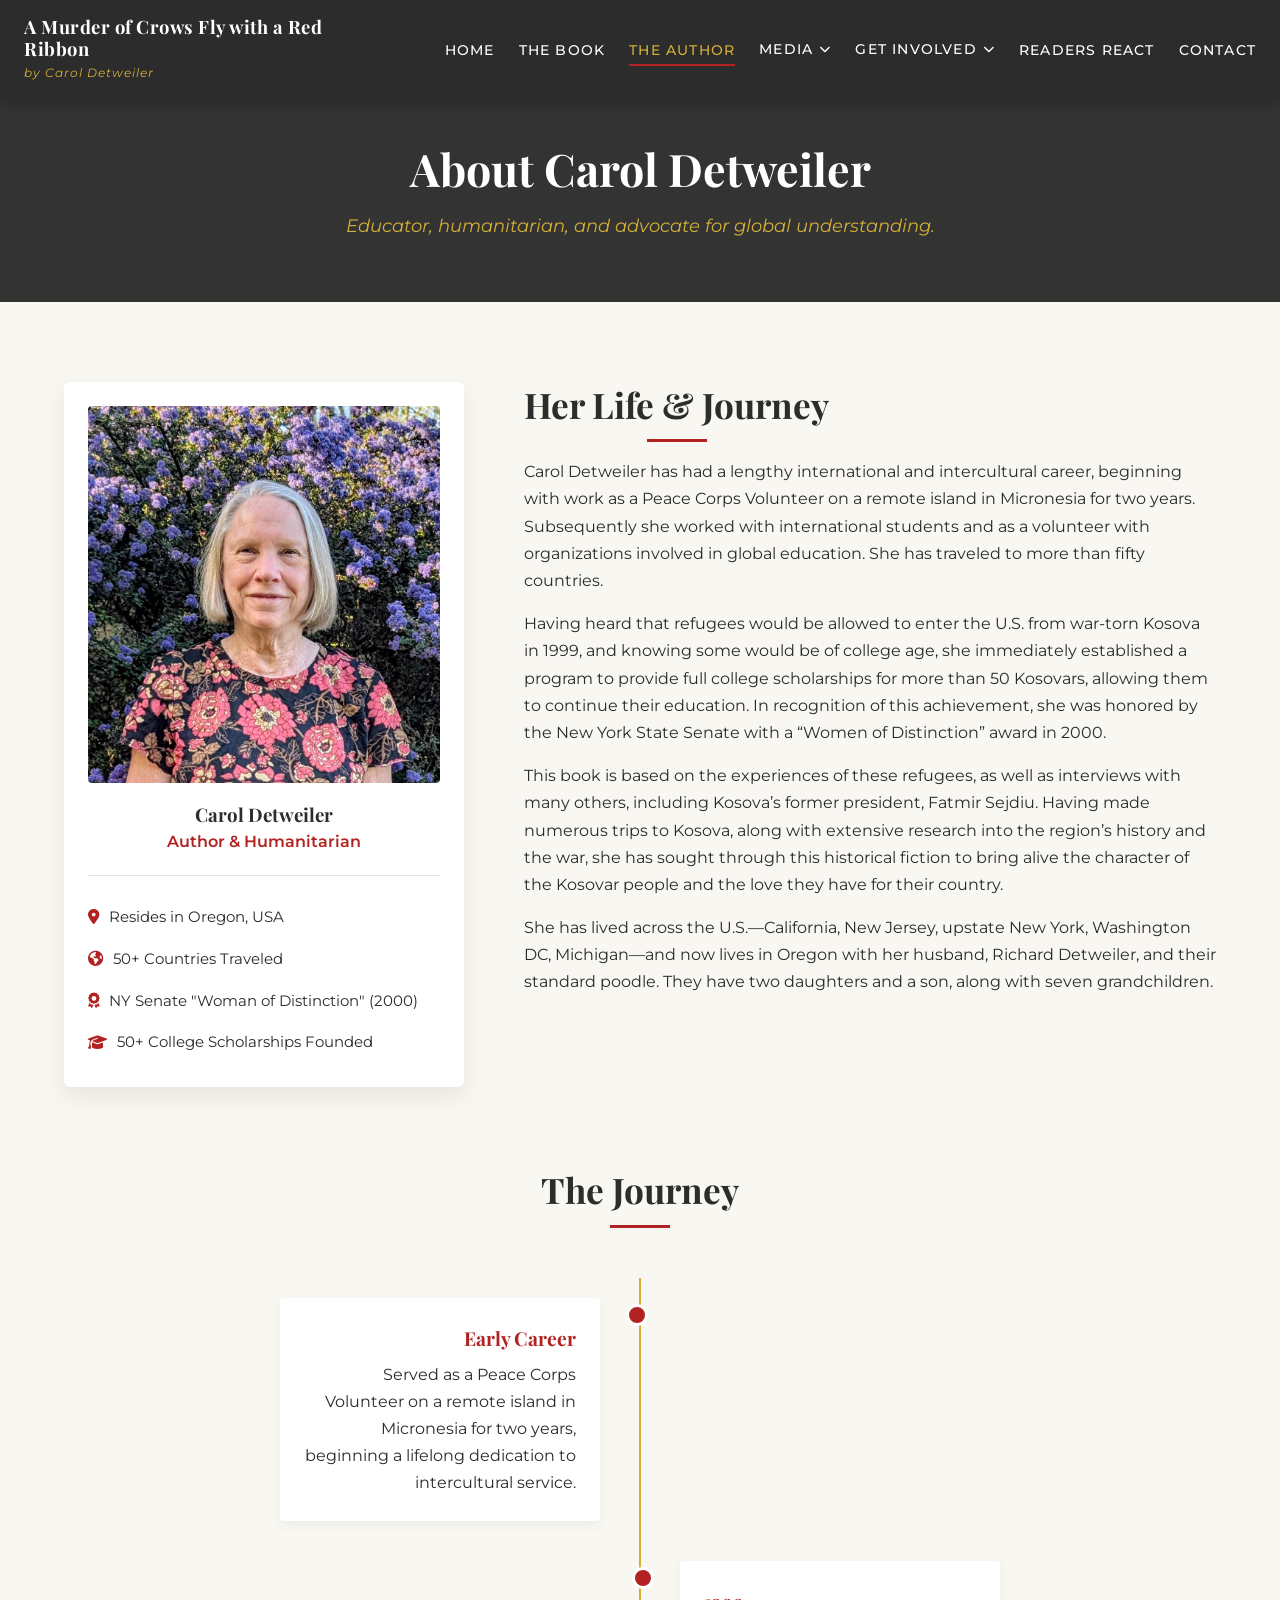
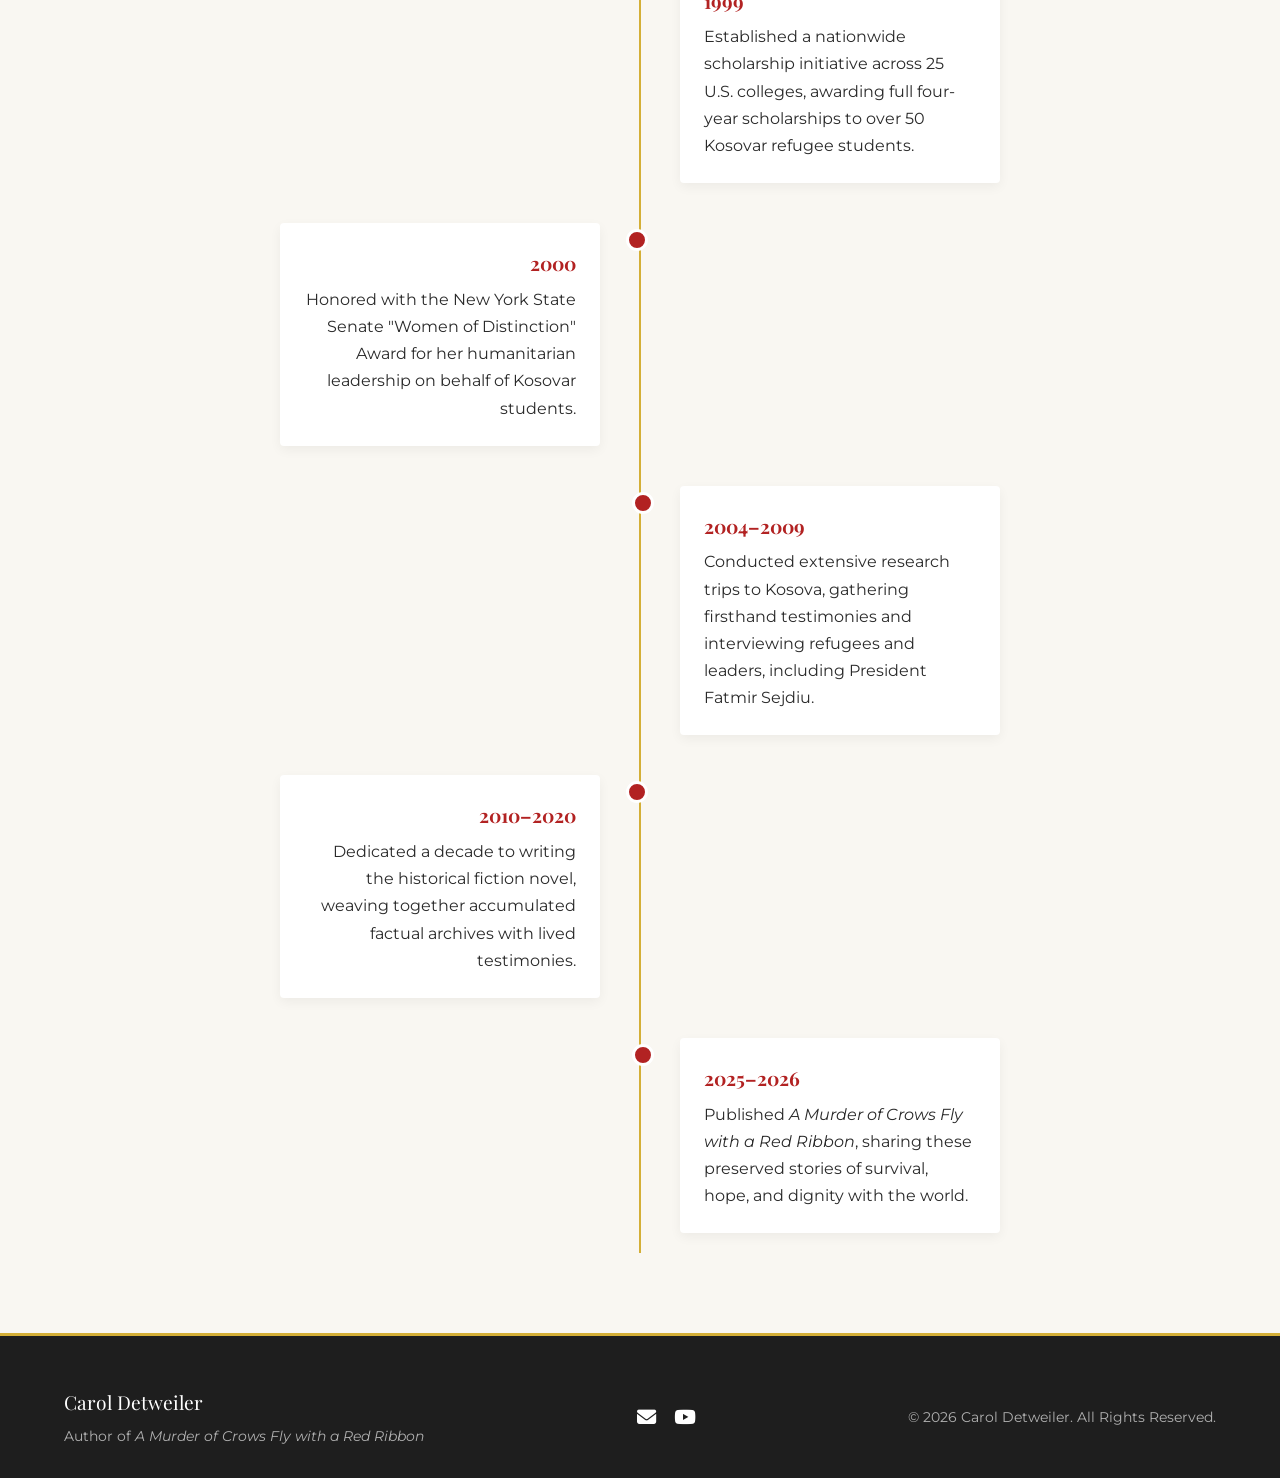
==== about-author.html @ 1b34d7a2 "first commit" ====
<!DOCTYPE html>
<html lang="en">
<head>
  <meta charset="UTF-8">
  <meta name="viewport" content="width=device-width, initial-scale=1.0">
  <title>About the Author | Carol Detweiler</title>
  <link href="https://fonts.googleapis.com/css2?family=Montserrat:ital,wght@0,300;0,400;0,600;0,700;1,400&family=Playfair+Display:ital,wght@0,400;0,700;1,400&display=swap" rel="stylesheet">
  <link rel="stylesheet" href="https://cdnjs.cloudflare.com/ajax/libs/font-awesome/6.4.0/css/all.min.css">
  <link rel="stylesheet" href="css/styles.css">
</head>
<body>

  <!-- Navigation -->
  <header>
    <nav class="navbar">
      <a href="index.html" class="logo">
        <span class="logo-title">A Murder of Crows Fly with a Red Ribbon</span>
        <span class="logo-author">by Carol Detweiler</span>
      </a>
      <ul class="nav-links">
        <li><a href="index.html">Home</a></li>
        <li><a href="about-book.html">The Book</a></li>
        <li><a href="about-author.html" class="active">The Author</a></li>
        <li class="dropdown">
          <a href="#" class="dropdown-toggle">Media <i class="fas fa-chevron-down"></i></a>
          <ul class="dropdown-menu">
            <li><a href="interview.html">The Interview</a></li>
            <li><a href="gallery.html">Photo Gallery</a></li>
          </ul>
        </li>
        <li class="dropdown">
          <a href="#" class="dropdown-toggle">Get Involved <i class="fas fa-chevron-down"></i></a>
          <ul class="dropdown-menu">
            <li><a href="scholarship.html">Scholarship Legacy</a></li>
            <li><a href="book-club.html">Book Club Kit</a></li>
          </ul>
        </li>
        <li><a href="readers-react.html">Readers React</a></li>
        <li><a href="contact.html">Contact</a></li>
      </ul>
      <div class="burger"><div class="line1"></div><div class="line2"></div><div class="line3"></div></div>
    </nav>
  </header>

  <main>
    <section class="page-header">
      <div class="container">
        <h1>About Carol Detweiler</h1>
        <p>Educator, humanitarian, and advocate for global understanding.</p>
      </div>
    </section>

    <section class="section-padding">
      <div class="container">
        <div class="author-grid">
          <!-- Portrait & Facts -->
          <div class="author-card">
            <img src="images/carol-portrait.jpg" alt="Carol Detweiler Portrait">
            <h3>Carol Detweiler</h3>
            <p style="color: var(--crimson); font-weight: 600;">Author & Humanitarian</p>
            <ul class="quick-facts">
              <li><i class="fas fa-map-marker-alt"></i> Resides in Oregon, USA</li>
              <li><i class="fas fa-globe-americas"></i> 50+ Countries Traveled</li>
              <li><i class="fas fa-award"></i> NY Senate "Woman of Distinction" (2000)</li>
              <li><i class="fas fa-graduation-cap"></i> 50+ College Scholarships Founded</li>
            </ul>
          </div>

          <!-- Biography -->
          <div class="author-bio">
            <h2 class="section-title">Her Life & Journey</h2>
            <p>Carol Detweiler has had a lengthy international and intercultural career, beginning with work as a Peace Corps Volunteer on a remote island in Micronesia for two years. Subsequently she worked with international students and as a volunteer with organizations involved in global education. She has traveled to more than fifty countries.</p>
            <p style="margin-top: 16px;">Having heard that refugees would be allowed to enter the U.S. from war-torn Kosova in 1999, and knowing some would be of college age, she immediately established a program to provide full college scholarships for more than 50 Kosovars, allowing them to continue their education. In recognition of this achievement, she was honored by the New York State Senate with a “Women of Distinction” award in 2000.</p>
            <p style="margin-top: 16px;">This book is based on the experiences of these refugees, as well as interviews with many others, including Kosova’s former president, Fatmir Sejdiu. Having made numerous trips to Kosova, along with extensive research into the region’s history and the war, she has sought through this historical fiction to bring alive the character of the Kosovar people and the love they have for their country.</p>
            <p style="margin-top: 16px;">She has lived across the U.S.—California, New Jersey, upstate New York, Washington DC, Michigan—and now lives in Oregon with her husband, Richard Detweiler, and their standard poodle. They have two daughters and a son, along with seven grandchildren.</p>
          </div>
        </div>

        <!-- The Journey Timeline -->
        <div style="margin-top: 80px;">
          <h2 class="section-title text-center" style="display: block;">The Journey</h2>
          <div class="timeline">
            <div class="timeline-item left">
              <div class="timeline-content">
                <div class="timeline-date">Early Career</div>
                <p>Served as a Peace Corps Volunteer on a remote island in Micronesia for two years, beginning a lifelong dedication to intercultural service.</p>
              </div>
            </div>
            <div class="timeline-item right">
              <div class="timeline-content">
                <div class="timeline-date">1999</div>
                <p>Established a nationwide scholarship initiative across 25 U.S. colleges, awarding full four-year scholarships to over 50 Kosovar refugee students.</p>
              </div>
            </div>
            <div class="timeline-item left">
              <div class="timeline-content">
                <div class="timeline-date">2000</div>
                <p>Honored with the New York State Senate "Women of Distinction" Award for her humanitarian leadership on behalf of Kosovar students.</p>
              </div>
            </div>
            <div class="timeline-item right">
              <div class="timeline-content">
                <div class="timeline-date">2004–2009</div>
                <p>Conducted extensive research trips to Kosova, gathering firsthand testimonies and interviewing refugees and leaders, including President Fatmir Sejdiu.</p>
              </div>
            </div>
            <div class="timeline-item left">
              <div class="timeline-content">
                <div class="timeline-date">2010–2020</div>
                <p>Dedicated a decade to writing the historical fiction novel, weaving together accumulated factual archives with lived testimonies.</p>
              </div>
            </div>
            <div class="timeline-item right">
              <div class="timeline-content">
                <div class="timeline-date">2025–2026</div>
                <p>Published <em>A Murder of Crows Fly with a Red Ribbon</em>, sharing these preserved stories of survival, hope, and dignity with the world.</p>
              </div>
            </div>
          </div>
        </div>
      </div>
    </section>
  </main>

  <footer>
    <div class="container footer-content">
      <div>
        <div class="footer-logo">Carol Detweiler</div>
        <p style="font-size: 0.85rem; margin-top: 6px;">Author of <em>A Murder of Crows Fly with a Red Ribbon</em></p>
      </div>
      <div class="footer-socials">
        <a href="mailto:CrowsRedRibbon@gmail.com"><i class="fas fa-envelope"></i></a>
        <a href="https://www.youtube.com/watch?v=UgVMq9b5Pu4" target="_blank"><i class="fab fa-youtube"></i></a>
      </div>
      <p style="font-size: 0.85rem;">&copy; 2026 Carol Detweiler. All Rights Reserved.</p>
    </div>
  </footer>
  <script src="js/scripts.js"></script>
</body>
</html>
---- css/styles.css ----
/* ==========================================================================
   CAROL DETWEILER AUTHOR WEBSITE - MASTER STYLESHEET
   Design System: Deep Charcoal, Crimson Red, Soft Parchment, Antique Gold
   ========================================================================== */

:root {
  --charcoal: #2C2C2C;
  --charcoal-dark: #1E1E1E;
  --crimson: #B22222;
  --crimson-hover: #8F1B1B;
  --parchment: #F9F7F2;
  --parchment-card: #FFFFFF;
  --gold: #D4AF37;
  --gold-hover: #B89628;
  --text-dark: #2A2A2A;
  --text-muted: #666666;
  --text-light: #F9F7F2;
  --border-color: rgba(44, 44, 44, 0.12);
  --shadow-sm: 0 4px 12px rgba(0, 0, 0, 0.05);
  --shadow-md: 0 10px 25px rgba(0, 0, 0, 0.08);
  --shadow-lg: 0 16px 40px rgba(0, 0, 0, 0.14);
  --transition: all 0.3s cubic-bezier(0.25, 0.8, 0.25, 1);
}

/* Reset & Global */
* {
  margin: 0;
  padding: 0;
  box-sizing: border-box;
}

html {
  scroll-behavior: smooth;
}

body {
  font-family: 'Montserrat', sans-serif;
  background-color: var(--parchment);
  color: var(--text-dark);
  line-height: 1.7;
  font-size: 16px;
  overflow-x: hidden;
  display: flex;
  flex-direction: column;
  min-height: 100vh;
}

main {
  flex: 1;
}

h1, h2, h3, h4, .serif-font, blockquote {
  font-family: 'Playfair Display', Georgia, serif;
  color: var(--charcoal);
  line-height: 1.3;
}

a {
  color: var(--crimson);
  text-decoration: none;
  transition: var(--transition);
}

a:hover {
  color: var(--crimson-hover);
}

img {
  max-width: 100%;
  height: auto;
  display: block;
}

.container {
  max-width: 1200px;
  margin: 0 auto;
  padding: 0 24px;
}

.section-padding {
  padding: 80px 0;
}

.text-center {
  text-align: center;
}

/* ==========================================================================
   NAVIGATION & HEADER
   ========================================================================== */

header {
  position: fixed;
  top: 0;
  left: 0;
  width: 100%;
  background: var(--charcoal);
  z-index: 1000;
  box-shadow: 0 2px 15px rgba(0, 0, 0, 0.3);
}

.navbar {
  display: flex;
  justify-content: space-between;
  align-items: center;
  padding: 16px 24px;
  max-width: 1300px;
  margin: 0 auto;
}

/* Two-Line Logo */
.logo {
  display: flex;
  flex-direction: column;
  align-items: flex-start;
  text-decoration: none;
  max-width: 360px;
}

.logo-title {
  font-family: 'Playfair Display', serif;
  font-size: 1.15rem;
  font-weight: 700;
  color: #FFFFFF;
  line-height: 1.2;
  letter-spacing: 0.5px;
}

.logo-author {
  font-family: 'Montserrat', sans-serif;
  font-size: 0.75rem;
  font-weight: 400;
  color: var(--gold);
  font-style: italic;
  margin-top: 3px;
  letter-spacing: 1px;
}

.nav-links {
  display: flex;
  list-style: none;
  align-items: center;
  gap: 24px;
}

.nav-links li a {
  color: #FFFFFF;
  font-size: 0.85rem;
  font-weight: 500;
  text-transform: uppercase;
  letter-spacing: 1.2px;
  padding: 8px 0;
  position: relative;
}

.nav-links li a::after {
  content: '';
  position: absolute;
  bottom: 0;
  left: 0;
  width: 0%;
  height: 2px;
  background-color: var(--crimson);
  transition: var(--transition);
}

.nav-links li a:hover::after,
.nav-links li a.active::after {
  width: 100%;
}

.nav-links li a.active {
  color: var(--gold);
}

/* Dropdown */
.dropdown {
  position: relative;
}

.dropdown-toggle {
  display: flex;
  align-items: center;
  gap: 6px;
  cursor: pointer;
}

.dropdown-toggle i {
  font-size: 0.7rem;
  transition: transform 0.3s ease;
}

.dropdown:hover .dropdown-toggle i {
  transform: rotate(180deg);
}

.dropdown-menu {
  position: absolute;
  top: 100%;
  left: 0;
  background: var(--charcoal-dark);
  list-style: none;
  padding: 12px 0;
  min-width: 220px;
  border-radius: 4px;
  box-shadow: 0 10px 30px rgba(0, 0, 0, 0.4);
  opacity: 0;
  visibility: hidden;
  transform: translateY(12px);
  transition: var(--transition);
  border-top: 3px solid var(--crimson);
}

.dropdown:hover .dropdown-menu {
  opacity: 1;
  visibility: visible;
  transform: translateY(0);
}

.dropdown-menu li {
  margin: 0;
}

.dropdown-menu li a {
  display: block;
  padding: 10px 20px;
  color: #E0E0E0;
  text-transform: none;
  letter-spacing: 0.5px;
  font-size: 0.9rem;
}

.dropdown-menu li a::after {
  display: none;
}

.dropdown-menu li a:hover {
  background: rgba(255, 255, 255, 0.05);
  color: var(--gold);
  padding-left: 24px;
}

/* Burger Menu */
.burger {
  display: none;
  cursor: pointer;
  flex-direction: column;
  gap: 5px;
}

.burger div {
  width: 26px;
  height: 2px;
  background-color: #FFFFFF;
  transition: var(--transition);
}

/* ==========================================================================
   BUTTONS & UI COMPONENTS
   ========================================================================== */

.btn {
  display: inline-block;
  padding: 14px 32px;
  font-size: 0.88rem;
  font-weight: 700;
  text-transform: uppercase;
  letter-spacing: 1.5px;
  border-radius: 3px;
  cursor: pointer;
  transition: var(--transition);
  text-align: center;
  border: 2px solid transparent;
}

.btn-primary {
  background-color: var(--crimson);
  color: #FFFFFF;
}

.btn-primary:hover {
  background-color: var(--crimson-hover);
  color: #FFFFFF;
  transform: translateY(-2px);
  box-shadow: 0 6px 16px rgba(178, 34, 34, 0.35);
}

.btn-secondary {
  background-color: transparent;
  color: #FFFFFF;
  border-color: #FFFFFF;
}

.btn-secondary:hover {
  background-color: #FFFFFF;
  color: var(--charcoal);
  transform: translateY(-2px);
}

.btn-gold {
  background-color: var(--gold);
  color: var(--charcoal-dark);
}

.btn-gold:hover {
  background-color: var(--gold-hover);
  color: #FFFFFF;
}

.btn-outline-dark {
  background-color: transparent;
  color: var(--charcoal);
  border-color: var(--charcoal);
}

.btn-outline-dark:hover {
  background-color: var(--charcoal);
  color: #FFFFFF;
}

/* Page Headers */
.page-header {
  padding: 140px 0 60px;
  background: linear-gradient(rgba(30, 30, 30, 0.9), rgba(30, 30, 30, 0.9)), url('../images/hero-bg.jpg') center/cover;
  color: #FFFFFF;
  text-align: center;
}

.page-header h1 {
  color: #FFFFFF;
  font-size: 2.8rem;
  margin-bottom: 12px;
}

.page-header p {
  color: var(--gold);
  font-size: 1.15rem;
  font-style: italic;
  max-width: 700px;
  margin: 0 auto;
}

/* Section Titles */
.section-title {
  font-size: 2.2rem;
  margin-bottom: 16px;
  position: relative;
  display: inline-block;
}

.section-title::after {
  content: '';
  display: block;
  width: 60px;
  height: 3px;
  background: var(--crimson);
  margin: 12px auto 0;
}

.section-subtitle {
  color: var(--text-muted);
  font-size: 1.05rem;
  margin-bottom: 40px;
  max-width: 650px;
  margin-left: auto;
  margin-right: auto;
}

/* ==========================================================================
   HOMEPAGE SPECIFIC
   ========================================================================== */

.hero {
  min-height: 100vh;
  display: flex;
  align-items: center;
  justify-content: center;
  text-align: center;
  color: #FFFFFF;
  background: linear-gradient(rgba(20, 20, 20, 0.72), rgba(20, 20, 20, 0.72)), url('../images/hero-crow.jpg') center/cover fixed;
  padding: 140px 24px 80px;
}

.hero-content {
  max-width: 900px;
}

.hero-content h1 {
  color: #FFFFFF;
  font-size: 3.5rem;
  margin-bottom: 24px;
  font-weight: 700;
}

.hero-content p {
  font-size: 1.25rem;
  color: #F0F0F0;
  margin-bottom: 36px;
  font-weight: 300;
}

.hero-btns {
  display: flex;
  justify-content: center;
  gap: 18px;
  flex-wrap: wrap;
}

.impact-strip {
  background: var(--gold);
  color: var(--charcoal-dark);
  padding: 35px 24px;
}

.impact-grid {
  display: grid;
  grid-template-columns: repeat(auto-fit, minmax(200px, 1fr));
  gap: 30px;
  text-align: center;
}

.impact-item strong {
  display: block;
  font-family: 'Playfair Display', serif;
  font-size: 2.8rem;
  line-height: 1;
  margin-bottom: 8px;
}

.impact-item span {
  font-size: 0.95rem;
  font-weight: 600;
  text-transform: uppercase;
  letter-spacing: 1px;
}

.featured-quote-section {
  background: var(--charcoal);
  color: #FFFFFF;
  padding: 80px 0;
  text-align: center;
}

.featured-quote-section blockquote {
  font-size: 1.8rem;
  font-style: italic;
  max-width: 900px;
  margin: 0 auto;
  color: #FFFFFF;
}

.featured-quote-section cite {
  display: block;
  margin-top: 20px;
  font-size: 1rem;
  color: var(--gold);
  font-family: 'Montserrat', sans-serif;
  font-style: normal;
}

.home-intro {
  padding: 100px 0;
}

.intro-grid {
  display: grid;
  grid-template-columns: 1fr 1fr;
  gap: 60px;
  align-items: center;
}

.intro-img img {
  border-radius: 4px;
  box-shadow: var(--shadow-lg);
}

.legacy-banner {
  background: linear-gradient(rgba(30, 30, 30, 0.88), rgba(30, 30, 30, 0.88)), url('../images/kosova-landscape.jpg') center/cover;
  color: #FFFFFF;
  padding: 90px 0;
  text-align: center;
}

.legacy-banner h2 {
  color: #FFFFFF;
  font-size: 2.4rem;
  margin-bottom: 20px;
}

.legacy-banner p {
  max-width: 750px;
  margin: 0 auto 30px;
  font-size: 1.1rem;
}

/* ==========================================================================
   ABOUT THE BOOK PAGE
   ========================================================================== */

.book-overview-grid {
  display: grid;
  grid-template-columns: 380px 1fr;
  gap: 60px;
  align-items: start;
}

.book-sidebar {
  position: sticky;
  top: 100px;
  background: var(--parchment-card);
  padding: 30px;
  border-radius: 6px;
  box-shadow: var(--shadow-md);
  text-align: center;
}

.book-sidebar img {
  margin: 0 auto 24px;
  border-radius: 4px;
  box-shadow: var(--shadow-sm);
}

.purchase-links {
  display: flex;
  flex-direction: column;
  gap: 12px;
  margin-top: 20px;
}

/* Two Parts Cards */
.parts-grid {
  display: grid;
  grid-template-columns: 1fr 1fr;
  gap: 30px;
  margin: 50px 0;
}

.part-card {
  background: var(--parchment-card);
  border-top: 4px solid var(--crimson);
  padding: 36px;
  border-radius: 4px;
  box-shadow: var(--shadow-sm);
  transition: var(--transition);
}

.part-card:hover {
  transform: translateY(-4px);
  box-shadow: var(--shadow-md);
}

.part-card h3 {
  font-size: 1.6rem;
  margin-bottom: 8px;
  color: var(--crimson);
}

.part-card .part-meta {
  font-size: 0.85rem;
  text-transform: uppercase;
  color: var(--gold);
  font-weight: 700;
  letter-spacing: 1px;
  margin-bottom: 16px;
}

.note-box {
  background: rgba(212, 175, 55, 0.1);
  border-left: 4px solid var(--gold);
  padding: 30px;
  border-radius: 0 4px 4px 0;
  margin-top: 40px;
}

/* ==========================================================================
   ABOUT THE AUTHOR PAGE
   ========================================================================== */

.author-grid {
  display: grid;
  grid-template-columns: 400px 1fr;
  gap: 60px;
  align-items: start;
}

.author-card {
  background: var(--parchment-card);
  padding: 24px;
  border-radius: 6px;
  box-shadow: var(--shadow-md);
  text-align: center;
}

.author-card img {
  border-radius: 4px;
  margin-bottom: 20px;
}

.quick-facts {
  list-style: none;
  text-align: left;
  margin-top: 20px;
  border-top: 1px solid var(--border-color);
  padding-top: 20px;
}

.quick-facts li {
  padding: 8px 0;
  font-size: 0.95rem;
  display: flex;
  align-items: center;
  gap: 10px;
}

.quick-facts li i {
  color: var(--crimson);
}

/* Timeline */
.timeline {
  position: relative;
  max-width: 800px;
  margin: 50px auto 0;
}

.timeline::after {
  content: '';
  position: absolute;
  width: 2px;
  background: var(--gold);
  top: 0;
  bottom: 0;
  left: 50%;
  margin-left: -1px;
}

.timeline-item {
  padding: 20px 40px;
  position: relative;
  width: 50%;
}

.timeline-item.left {
  left: 0;
  text-align: right;
}

.timeline-item.right {
  left: 50%;
  text-align: left;
}

.timeline-item::after {
  content: '';
  position: absolute;
  width: 16px;
  height: 16px;
  background: var(--crimson);
  border: 3px solid #FFFFFF;
  border-radius: 50%;
  top: 26px;
  z-index: 1;
}

.timeline-item.left::after {
  right: -8px;
}

.timeline-item.right::after {
  left: -8px;
}

.timeline-content {
  background: var(--parchment-card);
  padding: 24px;
  border-radius: 4px;
  box-shadow: var(--shadow-sm);
}

.timeline-date {
  font-family: 'Playfair Display', serif;
  font-size: 1.2rem;
  font-weight: 700;
  color: var(--crimson);
  margin-bottom: 6px;
}

/* ==========================================================================
   INTERVIEW HUB
   ========================================================================== */

.podcast-attribution {
  background: var(--charcoal);
  color: var(--gold);
  padding: 16px 24px;
  border-radius: 4px;
  text-align: center;
  font-style: italic;
  font-size: 1.05rem;
  margin-bottom: 40px;
  border-left: 4px solid var(--gold);
}

.video-player-wrapper {
  position: relative;
  padding-bottom: 56.25%;
  height: 0;
  border-radius: 6px;
  overflow: hidden;
  box-shadow: var(--shadow-lg);
  margin-bottom: 50px;
}

.video-player-wrapper iframe, #player {
  position: absolute;
  top: 0;
  left: 0;
  width: 100%;
  height: 100%;
}

.timestamp-list {
  list-style: none;
  display: grid;
  grid-template-columns: repeat(auto-fill, minmax(340px, 1fr));
  gap: 20px;
}

.timestamp-item {
  background: var(--parchment-card);
  border-radius: 4px;
  padding: 20px;
  border-left: 4px solid var(--crimson);
  box-shadow: var(--shadow-sm);
  cursor: pointer;
  transition: var(--transition);
  display: flex;
  gap: 16px;
  align-items: flex-start;
}

.timestamp-item:hover {
  transform: translateX(6px);
  box-shadow: var(--shadow-md);
  border-left-color: var(--gold);
}

.timestamp-badge {
  background: var(--charcoal);
  color: #FFFFFF;
  font-size: 0.85rem;
  font-weight: 700;
  padding: 6px 12px;
  border-radius: 3px;
  white-space: nowrap;
}

.timestamp-content h4 {
  font-size: 1.15rem;
  margin-bottom: 6px;
}

.timestamp-content p {
  font-size: 0.9rem;
  color: var(--text-muted);
  line-height: 1.5;
}

/* ==========================================================================
   READERS & REFUGEES REACT
   ========================================================================== */

.testimonial-grid {
  display: grid;
  grid-template-columns: repeat(auto-fit, minmax(340px, 1fr));
  gap: 30px;
  margin-bottom: 70px;
}

.testimonial-card {
  background: var(--parchment-card);
  padding: 32px;
  border-radius: 6px;
  box-shadow: var(--shadow-sm);
  border-top: 3px solid var(--crimson);
  display: flex;
  flex-direction: column;
  justify-content: space-between;
  transition: var(--transition);
}

.testimonial-card:hover {
  transform: translateY(-4px);
  box-shadow: var(--shadow-md);
}

.testimonial-card blockquote {
  font-size: 1.05rem;
  font-style: italic;
  color: var(--text-dark);
  margin-bottom: 20px;
}

.testimonial-author {
  font-weight: 700;
  color: var(--gold);
  font-size: 1rem;
  text-align: right;
  letter-spacing: 1px;
}

.star-rating {
  color: var(--gold);
  font-size: 1.1rem;
  margin-bottom: 12px;
}

.review-card {
  background: var(--parchment-card);
  padding: 30px;
  border-radius: 6px;
  box-shadow: var(--shadow-sm);
  border-left: 4px solid var(--gold);
}

/* ==========================================================================
   BOOK CLUB & APPENDIX
   ========================================================================== */

.accordion-item {
  background: var(--parchment-card);
  border-radius: 4px;
  margin-bottom: 16px;
  box-shadow: var(--shadow-sm);
  overflow: hidden;
}

.accordion-header {
  padding: 20px 24px;
  cursor: pointer;
  display: flex;
  justify-content: space-between;
  align-items: center;
  background: #FFFFFF;
  transition: var(--transition);
}

.accordion-header:hover {
  background: rgba(178, 34, 34, 0.03);
}

.accordion-header h4 {
  font-size: 1.1rem;
  color: var(--charcoal);
}

.accordion-icon {
  font-size: 1rem;
  color: var(--crimson);
  transition: transform 0.3s ease;
}

.accordion-item.active .accordion-icon {
  transform: rotate(180deg);
}

.accordion-body {
  max-height: 0;
  overflow: hidden;
  transition: max-height 0.3s ease;
  padding: 0 24px;
  background: var(--parchment);
}

.accordion-item.active .accordion-body {
  padding: 20px 24px;
  max-height: 400px;
}

.appendix-grid {
  display: grid;
  grid-template-columns: repeat(auto-fit, minmax(280px, 1fr));
  gap: 24px;
  margin-top: 40px;
}

.appendix-card {
  background: var(--parchment-card);
  padding: 28px;
  border-radius: 4px;
  box-shadow: var(--shadow-sm);
  border-top: 3px solid var(--charcoal);
  transition: var(--transition);
}

.appendix-card:hover {
  border-top-color: var(--crimson);
  transform: translateY(-3px);
  box-shadow: var(--shadow-md);
}

.appendix-card i {
  font-size: 2rem;
  color: var(--gold);
  margin-bottom: 16px;
}

/* ==========================================================================
   GALLERY & LIGHTBOX
   ========================================================================== */

.gallery-grid {
  display: grid;
  grid-template-columns: repeat(auto-fill, minmax(280px, 1fr));
  gap: 20px;
}

.gallery-item {
  position: relative;
  overflow: hidden;
  border-radius: 4px;
  cursor: pointer;
  box-shadow: var(--shadow-sm);
}

.gallery-item img {
  width: 100%;
  height: 260px;
  object-fit: cover;
  transition: transform 0.5s ease;
}

.gallery-item:hover img {
  transform: scale(1.05);
}

.gallery-caption {
  position: absolute;
  bottom: 0;
  left: 0;
  width: 100%;
  padding: 16px;
  background: linear-gradient(transparent, rgba(0, 0, 0, 0.85));
  color: #FFFFFF;
  font-size: 0.9rem;
  transform: translateY(100%);
  transition: var(--transition);
}

.gallery-item:hover .gallery-caption {
  transform: translateY(0);
}

/* Lightbox Modal */
.lightbox-modal {
  position: fixed;
  top: 0;
  left: 0;
  width: 100%;
  height: 100%;
  background: rgba(0, 0, 0, 0.92);
  display: flex;
  flex-direction: column;
  justify-content: center;
  align-items: center;
  z-index: 2000;
  opacity: 0;
  visibility: hidden;
  transition: var(--transition);
  padding: 30px;
}

.lightbox-modal.active {
  opacity: 1;
  visibility: visible;
}

.lightbox-modal img {
  max-width: 90%;
  max-height: 80vh;
  border-radius: 4px;
  box-shadow: 0 10px 40px rgba(0,0,0,0.8);
}

.lightbox-caption {
  color: #FFFFFF;
  margin-top: 16px;
  font-size: 1.05rem;
  text-align: center;
}

.lightbox-close {
  position: absolute;
  top: 24px;
  right: 32px;
  color: #FFFFFF;
  font-size: 2.2rem;
  cursor: pointer;
}

/* ==========================================================================
   CONTACT & FORMS
   ========================================================================== */

.contact-grid {
  display: grid;
  grid-template-columns: 1fr 1fr;
  gap: 60px;
}

.contact-form {
  background: var(--parchment-card);
  padding: 40px;
  border-radius: 6px;
  box-shadow: var(--shadow-md);
}

.form-group {
  margin-bottom: 22px;
}

.form-group label {
  display: block;
  font-size: 0.9rem;
  font-weight: 600;
  margin-bottom: 8px;
  color: var(--charcoal);
}

.form-control {
  width: 100%;
  padding: 12px 16px;
  border: 1px solid var(--border-color);
  border-radius: 4px;
  font-family: inherit;
  font-size: 0.95rem;
  background: var(--parchment);
}

.form-control:focus {
  outline: none;
  border-color: var(--crimson);
  background: #FFFFFF;
}

textarea.form-control {
  resize: vertical;
  min-height: 140px;
}

/* CTA Band */
.cta-band {
  background: var(--charcoal);
  color: #FFFFFF;
  padding: 80px 0;
  text-align: center;
}

.cta-band h2 {
  color: #FFFFFF;
  font-size: 2.4rem;
  margin-bottom: 16px;
}

.cta-band p {
  color: #D0D0D0;
  max-width: 650px;
  margin: 0 auto 30px;
}

.cta-band .btn-secondary {
  border-color: var(--gold);
  color: var(--gold);
}

.cta-band .btn-secondary:hover {
  background: var(--gold);
  color: var(--charcoal-dark);
}

/* ==========================================================================
   FOOTER
   ========================================================================== */

footer {
  background: var(--charcoal-dark);
  color: #B0B0B0;
  padding: 50px 0 30px;
  border-top: 3px solid var(--gold);
}

.footer-content {
  display: flex;
  justify-content: space-between;
  align-items: center;
  flex-wrap: wrap;
  gap: 24px;
}

.footer-logo {
  font-family: 'Playfair Display', serif;
  font-size: 1.2rem;
  color: #FFFFFF;
}

.footer-socials {
  display: flex;
  gap: 18px;
}

.footer-socials a {
  color: #FFFFFF;
  font-size: 1.2rem;
}

.footer-socials a:hover {
  color: var(--gold);
}

/* ==========================================================================
   RESPONSIVE DESIGN (MEDIA QUERIES)
   ========================================================================== */

@media screen and (max-width: 968px) {
  .nav-links {
    position: fixed;
    right: 0;
    top: 70px;
    height: calc(100vh - 70px);
    background: var(--charcoal-dark);
    flex-direction: column;
    width: 80%;
    max-width: 320px;
    transform: translateX(100%);
    transition: transform 0.4s ease;
    padding: 40px 24px;
    align-items: flex-start;
    gap: 16px;
    box-shadow: -5px 0 20px rgba(0,0,0,0.5);
    overflow-y: auto;
  }

  .nav-links.nav-active {
    transform: translateX(0%);
  }

  .burger {
    display: flex;
  }

  .dropdown-menu {
    position: static;
    opacity: 1;
    visibility: visible;
    transform: none;
    box-shadow: none;
    background: transparent;
    padding-left: 16px;
    max-height: 0;
    overflow: hidden;
    border-top: none;
    border-left: 2px solid var(--crimson);
    transition: max-height 0.3s ease;
  }

  .dropdown.active .dropdown-menu {
    max-height: 250px;
  }

  .intro-grid,
  .book-overview-grid,
  .author-grid,
  .parts-grid,
  .contact-grid {
    grid-template-columns: 1fr;
    gap: 40px;
  }

  .book-sidebar {
    position: static;
  }

  .timeline::after {
    left: 20px;
  }

  .timeline-item {
    width: 100%;
    padding-left: 50px;
    padding-right: 10px;
    text-align: left !important;
  }

  .timeline-item.right {
    left: 0;
  }

  .timeline-item::after {
    left: 12px !important;
  }
}

@media screen and (max-width: 480px) {
  .hero-content h1 {
    font-size: 2.2rem;
  }
  .page-header h1 {
    font-size: 2rem;
  }
  .logo-title {
    font-size: 0.95rem;
  }
  .logo-author {
    font-size: 0.68rem;
  }
}
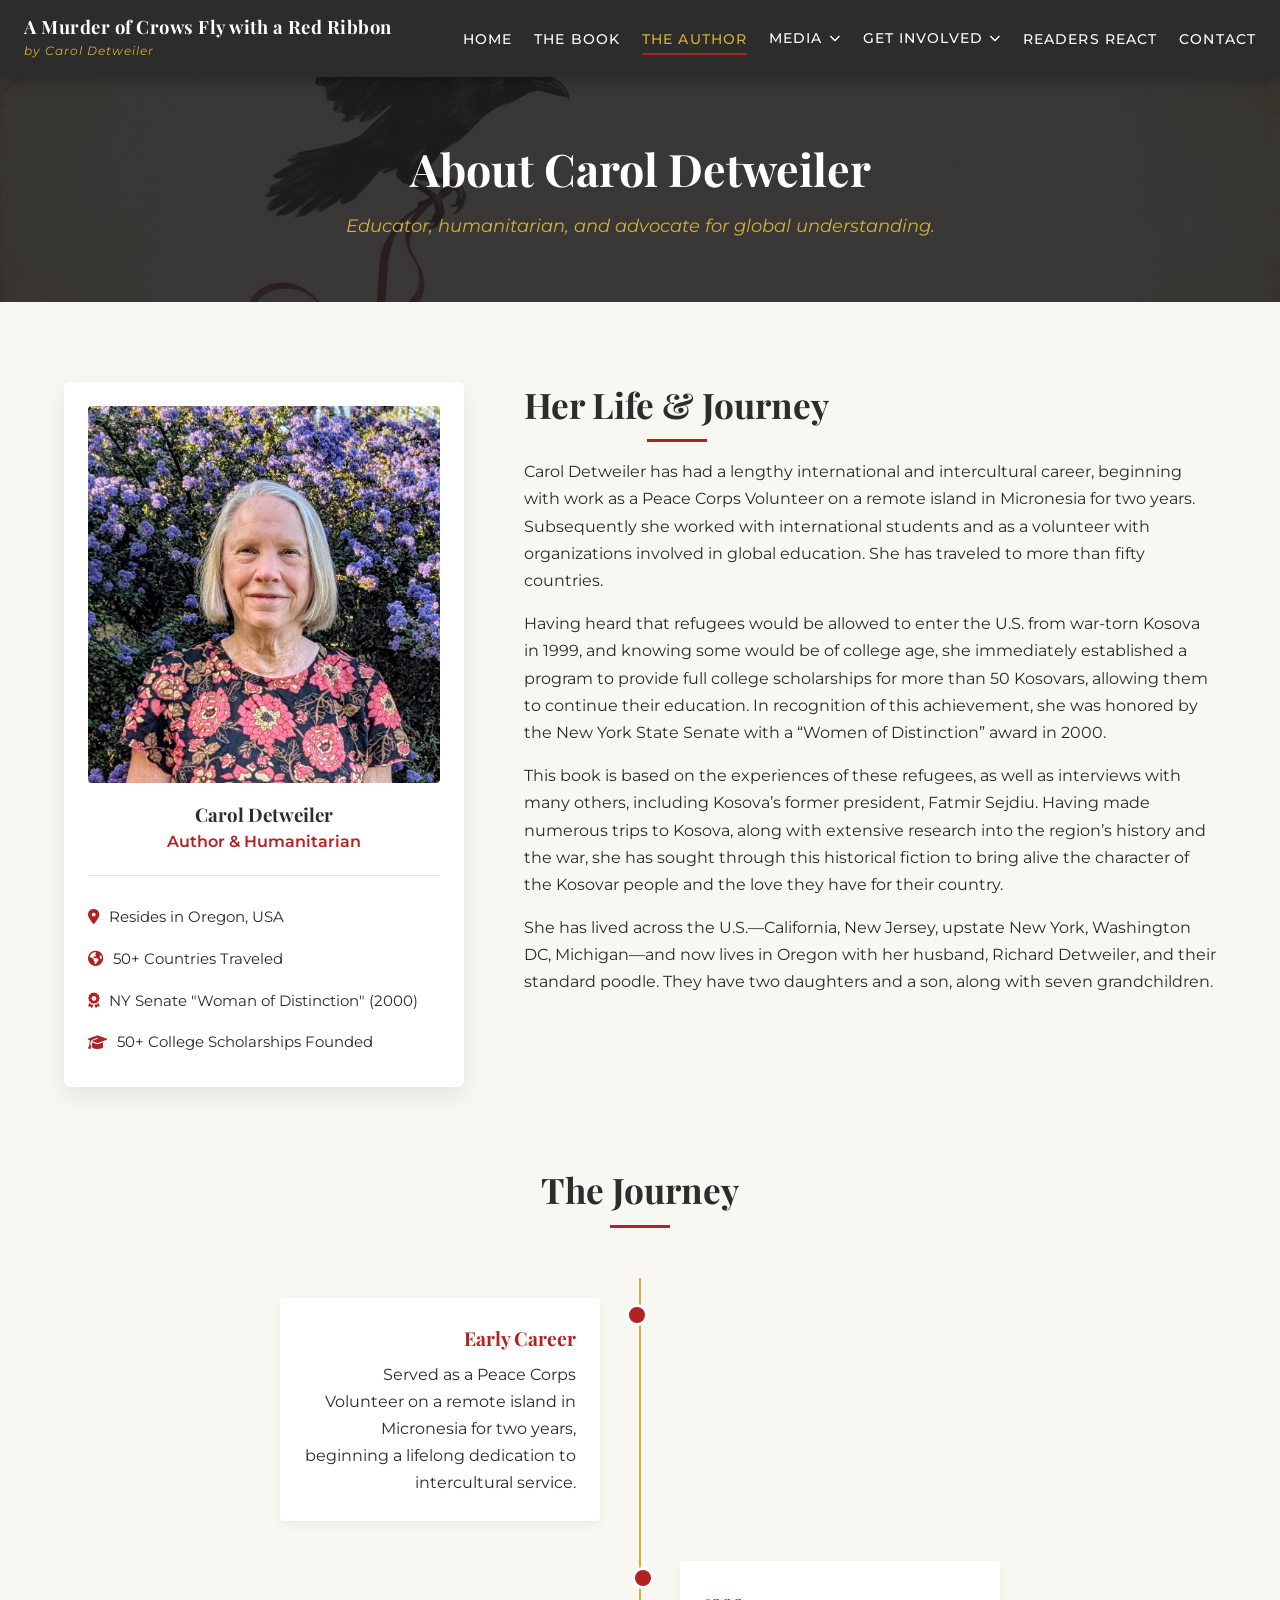
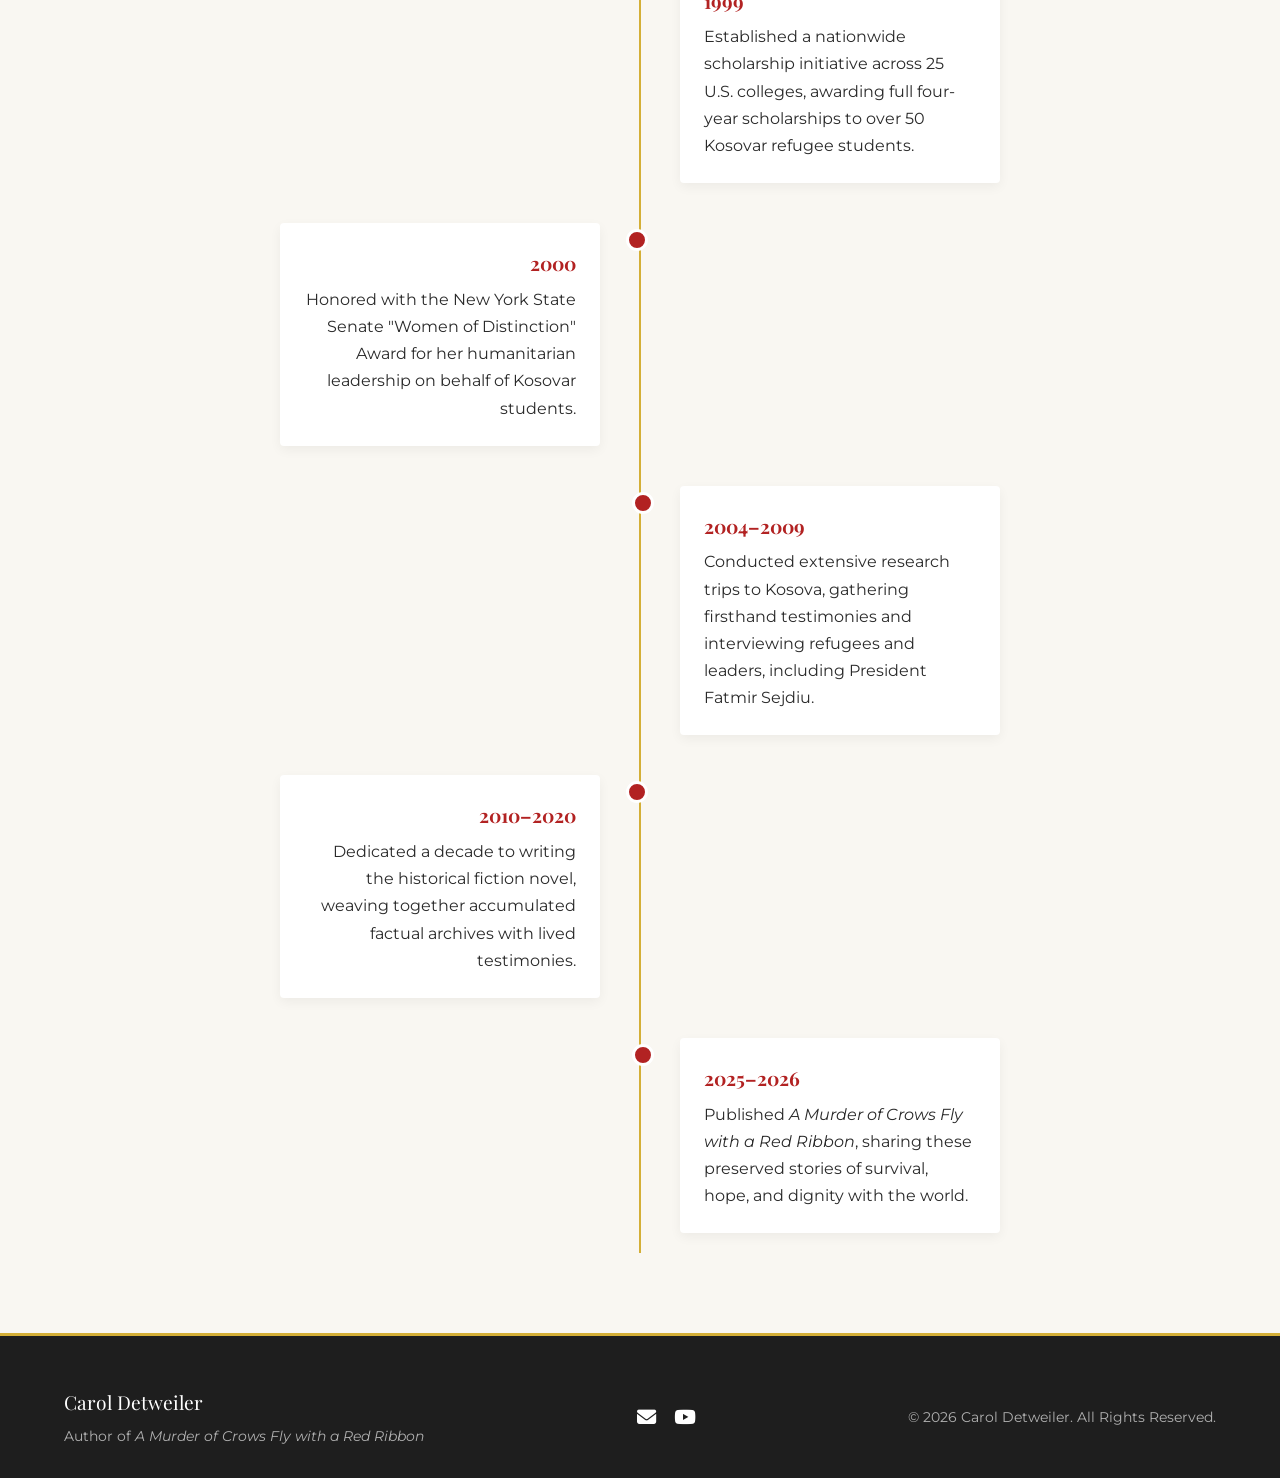
==== commit 95c432c3: "Bug Changes" ====
--- a/about-author.html
+++ b/about-author.html
@@ -4,6 +4,8 @@
   <meta charset="UTF-8">
   <meta name="viewport" content="width=device-width, initial-scale=1.0">
   <title>About the Author | Carol Detweiler</title>
+  <link rel="icon" type="image/png" href="images/favicon.png">
+  <link rel="apple-touch-icon" href="images/apple-touch-icon.png">
   <link href="https://fonts.googleapis.com/css2?family=Montserrat:ital,wght@0,300;0,400;0,600;0,700;1,400&family=Playfair+Display:ital,wght@0,400;0,700;1,400&display=swap" rel="stylesheet">
   <link rel="stylesheet" href="https://cdnjs.cloudflare.com/ajax/libs/font-awesome/6.4.0/css/all.min.css">
   <link rel="stylesheet" href="css/styles.css">
--- a/css/styles.css
+++ b/css/styles.css
@@ -1,6 +1,6 @@
 /* ==========================================================================
-   CAROL DETWEILER AUTHOR WEBSITE - MASTER STYLESHEET
-   Design System: Deep Charcoal, Crimson Red, Soft Parchment, Antique Gold
+   CAROL DETWEILER AUTHOR WEBSITE - MASTER PRODUCTION STYLESHEET
+   Palette: Deep Charcoal (#2C2C2C), Crimson (#B22222), Parchment (#F9F7F2), Gold (#D4AF37)
    ========================================================================== */
 
 :root {
@@ -49,7 +49,7 @@
   flex: 1;
 }
 
-h1, h2, h3, h4, .serif-font, blockquote {
+h1, h2, h3, h4, blockquote {
   font-family: 'Playfair Display', Georgia, serif;
   color: var(--charcoal);
   line-height: 1.3;
@@ -114,7 +114,7 @@
   flex-direction: column;
   align-items: flex-start;
   text-decoration: none;
-  max-width: 360px;
+  max-width: 380px;
 }
 
 .logo-title {
@@ -140,7 +140,7 @@
   display: flex;
   list-style: none;
   align-items: center;
-  gap: 24px;
+  gap: 22px;
 }
 
 .nav-links li a {
@@ -148,7 +148,7 @@
   font-size: 0.85rem;
   font-weight: 500;
   text-transform: uppercase;
-  letter-spacing: 1.2px;
+  letter-spacing: 1.1px;
   padding: 8px 0;
   position: relative;
 }
@@ -255,6 +255,18 @@
   transition: var(--transition);
 }
 
+.burger.toggle .line1 {
+  transform: rotate(-45deg) translate(-5px, 5px);
+}
+
+.burger.toggle .line2 {
+  opacity: 0;
+}
+
+.burger.toggle .line3 {
+  transform: rotate(45deg) translate(-5px, -5px);
+}
+
 /* ==========================================================================
    BUTTONS & UI COMPONENTS
    ========================================================================== */
@@ -305,6 +317,7 @@
 .btn-gold:hover {
   background-color: var(--gold-hover);
   color: #FFFFFF;
+  transform: translateY(-2px);
 }
 
 .btn-outline-dark {
@@ -321,7 +334,7 @@
 /* Page Headers */
 .page-header {
   padding: 140px 0 60px;
-  background: linear-gradient(rgba(30, 30, 30, 0.9), rgba(30, 30, 30, 0.9)), url('../images/hero-bg.jpg') center/cover;
+  background: linear-gradient(rgba(30, 30, 30, 0.88), rgba(30, 30, 30, 0.88)), url('../images/hero-crow.jpg') center/cover;
   color: #FFFFFF;
   text-align: center;
 }
@@ -336,7 +349,7 @@
   color: var(--gold);
   font-size: 1.15rem;
   font-style: italic;
-  max-width: 700px;
+  max-width: 750px;
   margin: 0 auto;
 }
 
@@ -475,7 +488,7 @@
 }
 
 .legacy-banner {
-  background: linear-gradient(rgba(30, 30, 30, 0.88), rgba(30, 30, 30, 0.88)), url('../images/kosova-landscape.jpg') center/cover;
+  background: linear-gradient(rgba(30, 30, 30, 0.88), rgba(30, 30, 30, 0.88)), url('../images/hero-crow.jpg') center/cover;
   color: #FFFFFF;
   padding: 90px 0;
   text-align: center;
@@ -527,7 +540,6 @@
   margin-top: 20px;
 }
 
-/* Two Parts Cards */
 .parts-grid {
   display: grid;
   grid-template-columns: 1fr 1fr;
@@ -565,7 +577,7 @@
 }
 
 .note-box {
-  background: rgba(212, 175, 55, 0.1);
+  background: rgba(212, 175, 55, 0.12);
   border-left: 4px solid var(--gold);
   padding: 30px;
   border-radius: 0 4px 4px 0;
@@ -867,14 +879,14 @@
 .accordion-body {
   max-height: 0;
   overflow: hidden;
-  transition: max-height 0.3s ease;
+  transition: max-height 0.4s ease, padding 0.3s ease;
   padding: 0 24px;
   background: var(--parchment);
 }
 
 .accordion-item.active .accordion-body {
   padding: 20px 24px;
-  max-height: 400px;
+  max-height: 1200px;
 }
 
 .appendix-grid {
@@ -1138,6 +1150,7 @@
     gap: 16px;
     box-shadow: -5px 0 20px rgba(0,0,0,0.5);
     overflow-y: auto;
+    z-index: 1001;
   }
 
   .nav-links.nav-active {
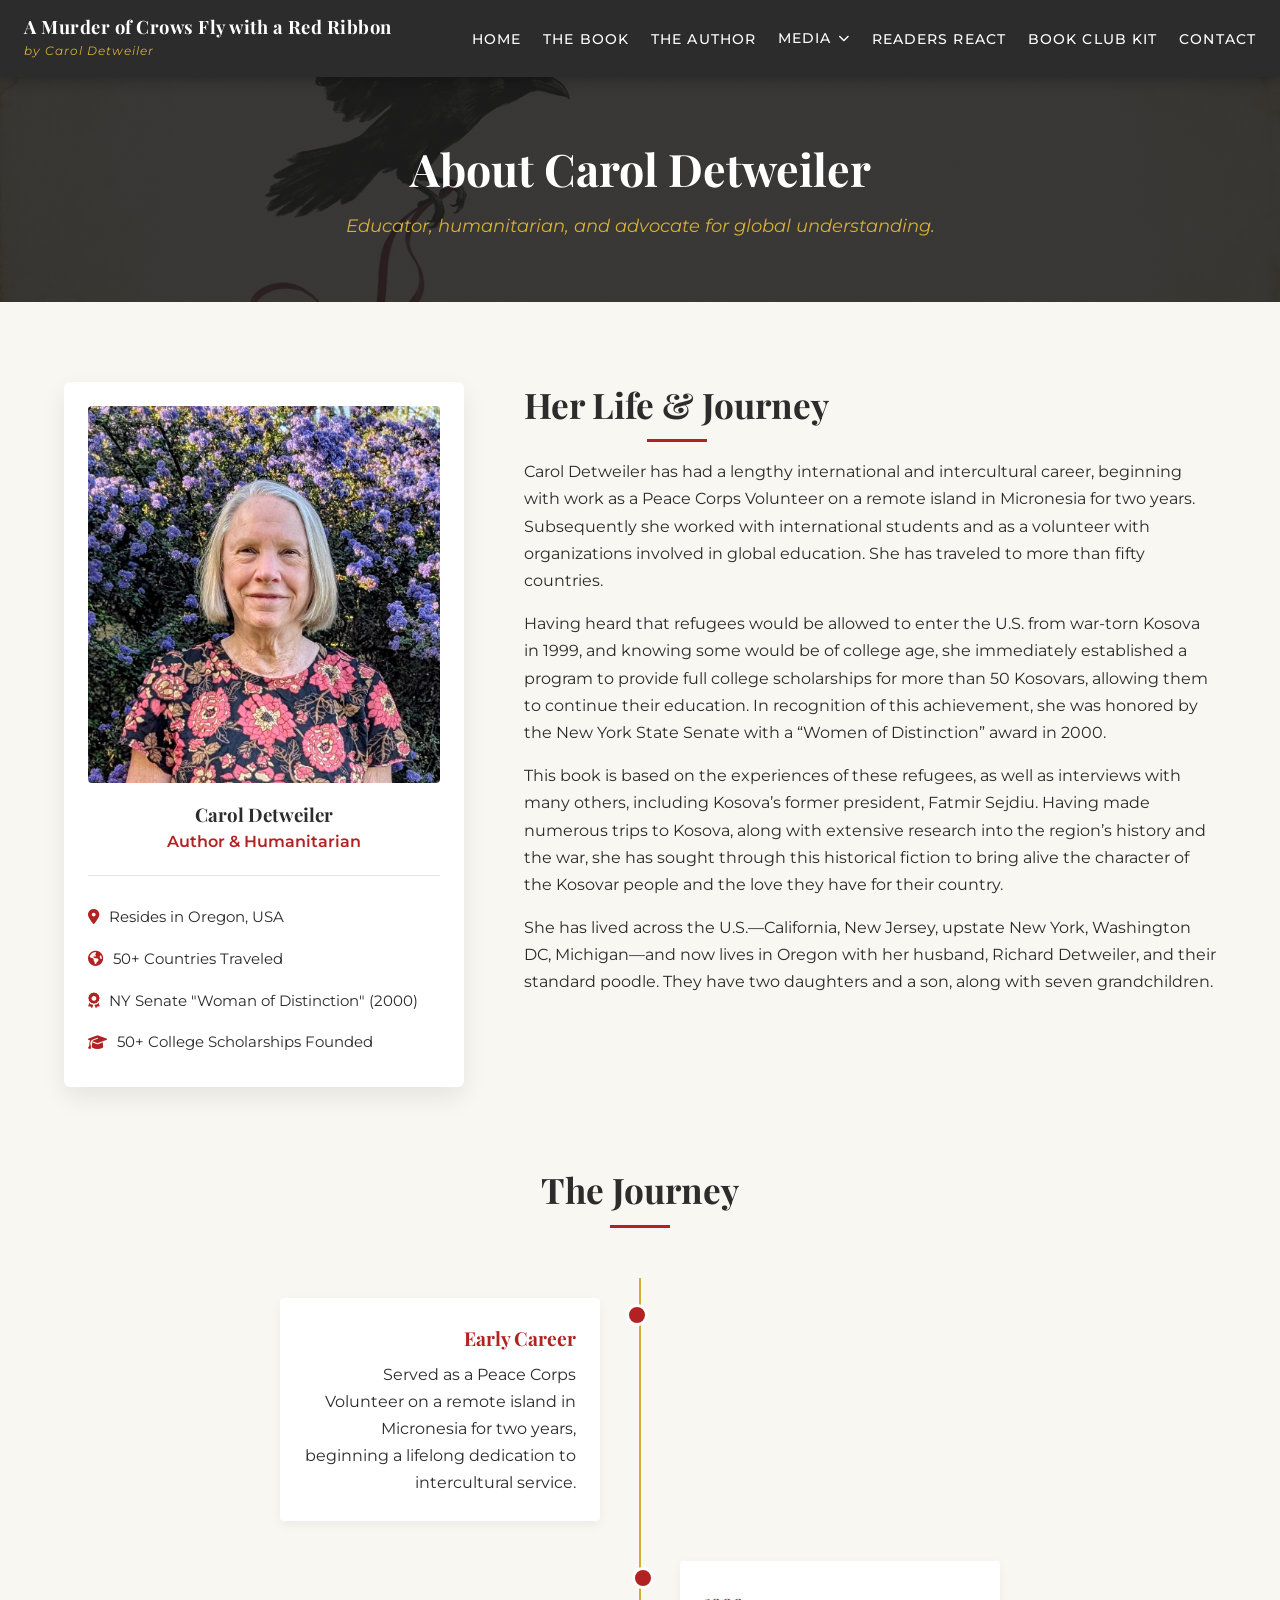
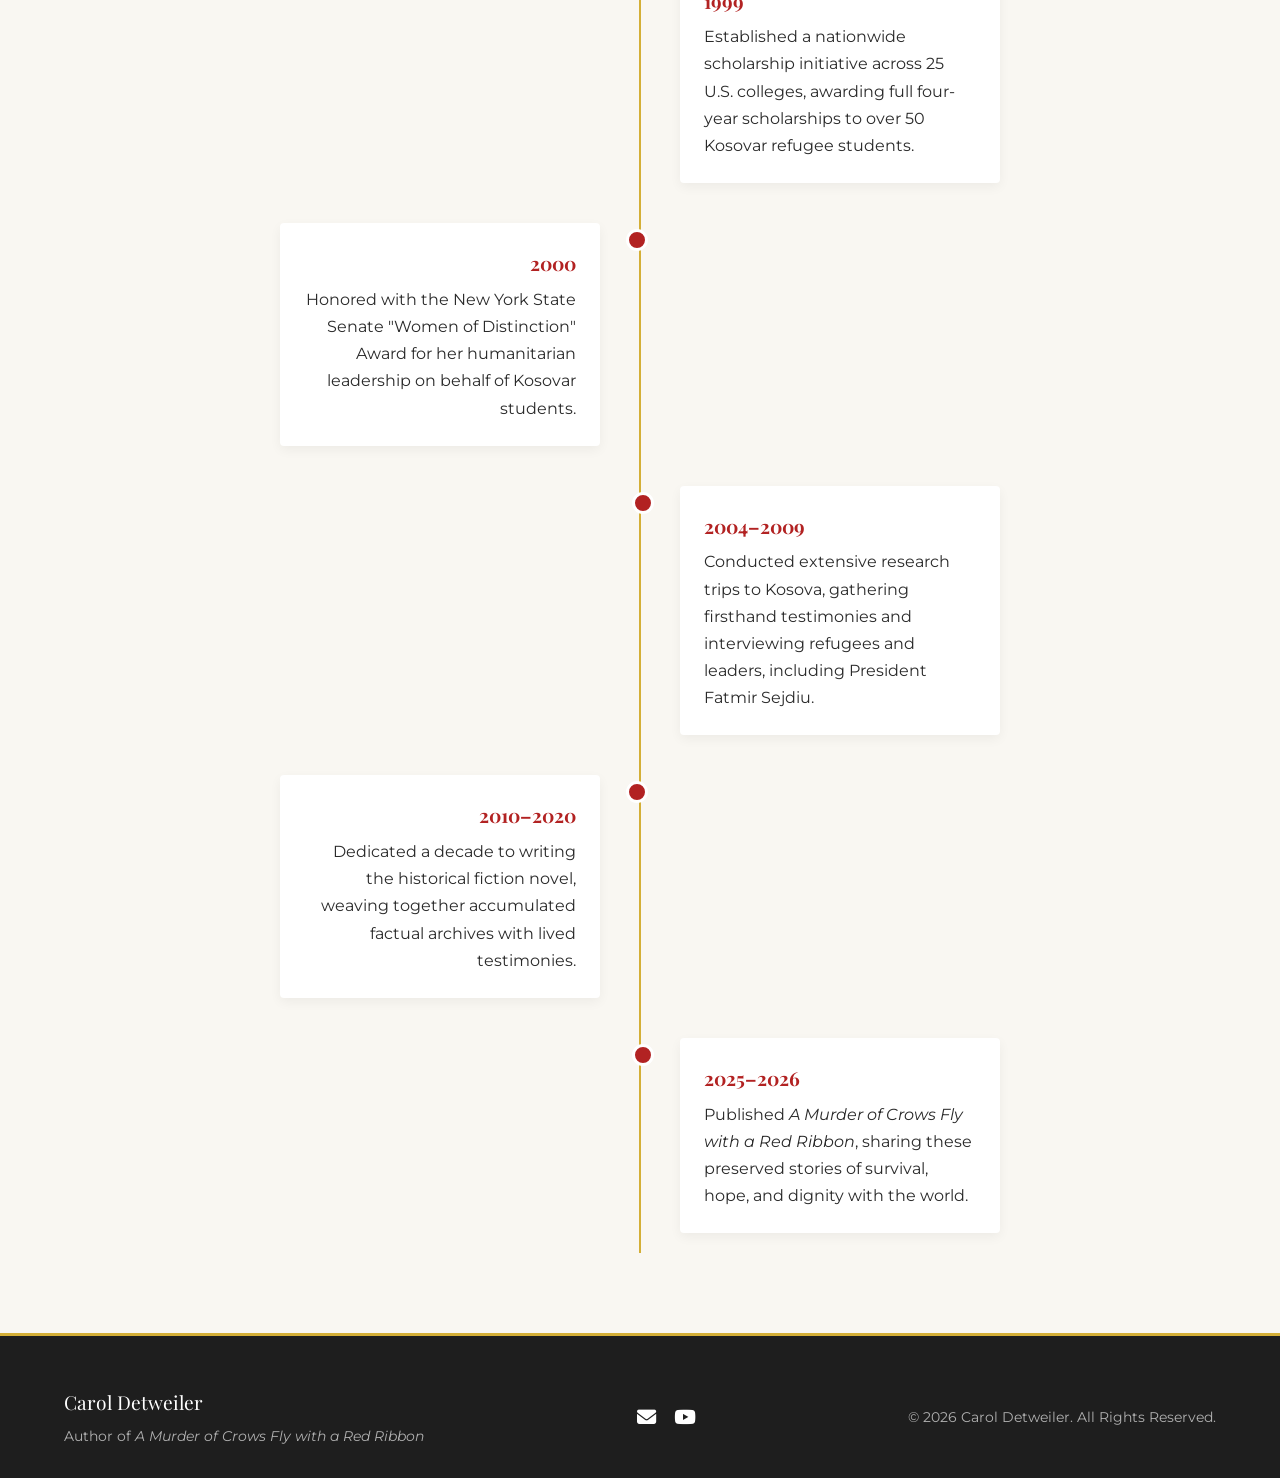
==== commit 65622d23: "NavBarAndBookClub" ====
--- a/about-author.html
+++ b/about-author.html
@@ -22,7 +22,7 @@
       <ul class="nav-links">
         <li><a href="index.html">Home</a></li>
         <li><a href="about-book.html">The Book</a></li>
-        <li><a href="about-author.html" class="active">The Author</a></li>
+        <li><a href="about-author.html">The Author</a></li>
         <li class="dropdown">
           <a href="#" class="dropdown-toggle">Media <i class="fas fa-chevron-down"></i></a>
           <ul class="dropdown-menu">
@@ -30,17 +30,15 @@
             <li><a href="gallery.html">Photo Gallery</a></li>
           </ul>
         </li>
-        <li class="dropdown">
-          <a href="#" class="dropdown-toggle">Get Involved <i class="fas fa-chevron-down"></i></a>
-          <ul class="dropdown-menu">
-            <li><a href="scholarship.html">Scholarship Legacy</a></li>
-            <li><a href="book-club.html">Book Club Kit</a></li>
-          </ul>
-        </li>
         <li><a href="readers-react.html">Readers React</a></li>
+        <li><a href="book-club.html">Book Club Kit</a></li>
         <li><a href="contact.html">Contact</a></li>
       </ul>
-      <div class="burger"><div class="line1"></div><div class="line2"></div><div class="line3"></div></div>
+      <div class="burger" aria-label="Toggle navigation menu">
+        <div class="line1"></div>
+        <div class="line2"></div>
+        <div class="line3"></div>
+      </div>
     </nav>
   </header>
 
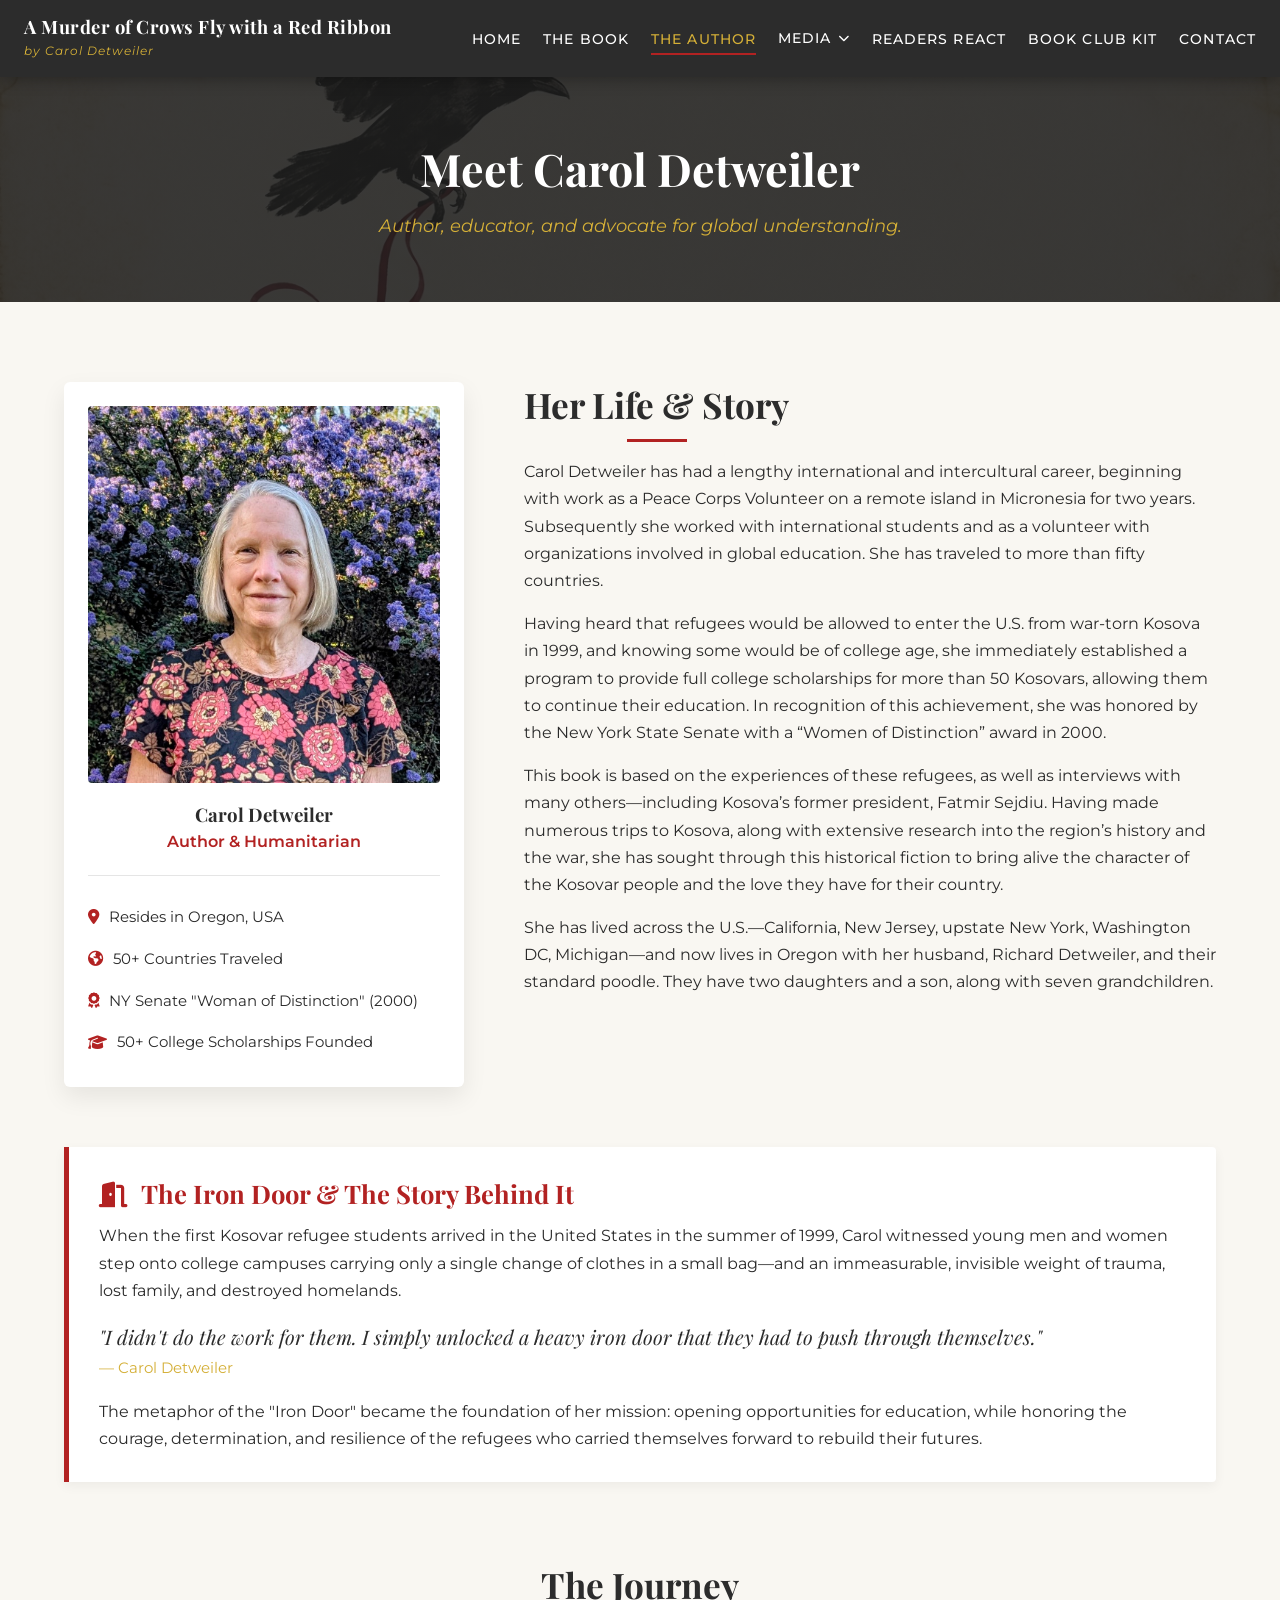
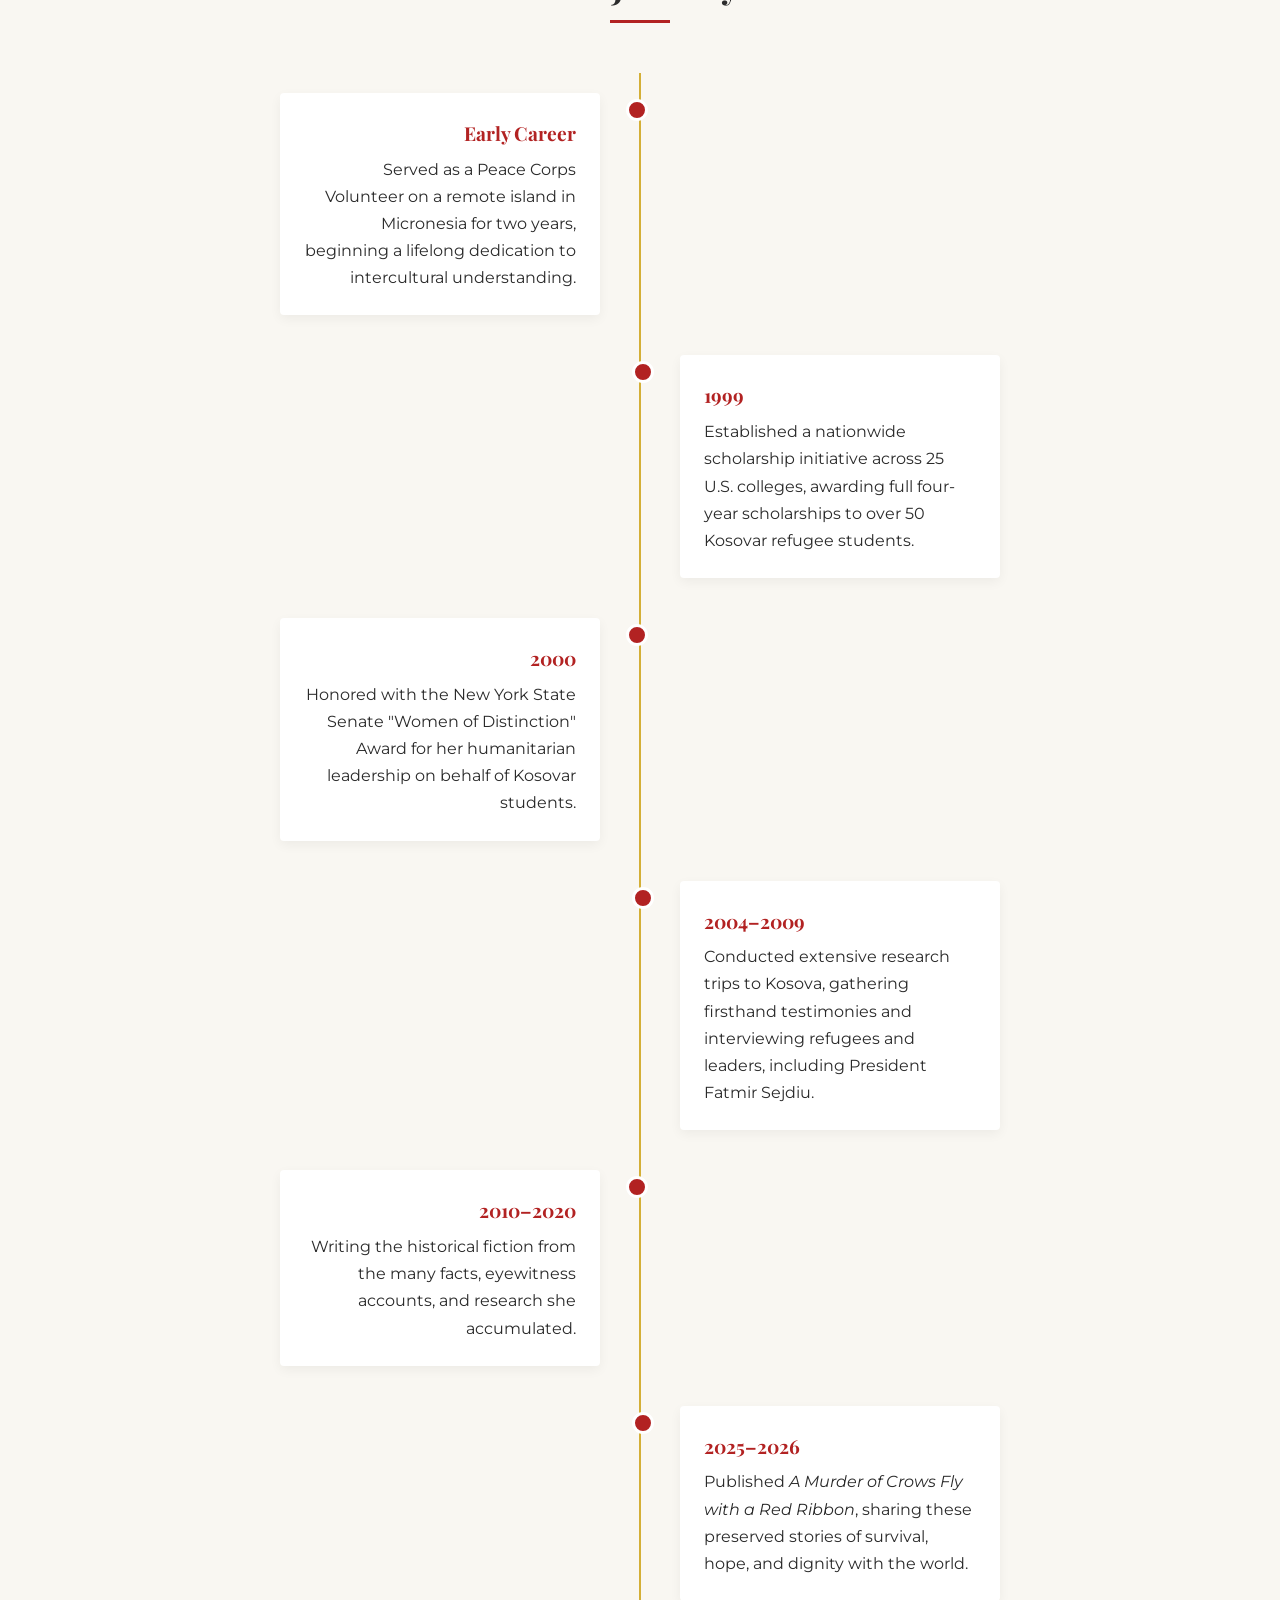
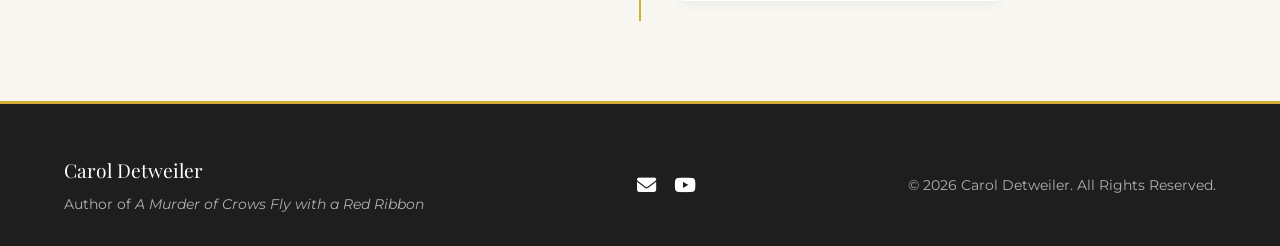
==== commit 4b086fe9: "AppearanceAllterations" ====
--- a/about-author.html
+++ b/about-author.html
@@ -22,7 +22,7 @@
       <ul class="nav-links">
         <li><a href="index.html">Home</a></li>
         <li><a href="about-book.html">The Book</a></li>
-        <li><a href="about-author.html">The Author</a></li>
+        <li><a href="about-author.html" class="active">The Author</a></li>
         <li class="dropdown">
           <a href="#" class="dropdown-toggle">Media <i class="fas fa-chevron-down"></i></a>
           <ul class="dropdown-menu">
@@ -34,19 +34,15 @@
         <li><a href="book-club.html">Book Club Kit</a></li>
         <li><a href="contact.html">Contact</a></li>
       </ul>
-      <div class="burger" aria-label="Toggle navigation menu">
-        <div class="line1"></div>
-        <div class="line2"></div>
-        <div class="line3"></div>
-      </div>
+      <div class="burger"><div class="line1"></div><div class="line2"></div><div class="line3"></div></div>
     </nav>
   </header>
 
   <main>
     <section class="page-header">
       <div class="container">
-        <h1>About Carol Detweiler</h1>
-        <p>Educator, humanitarian, and advocate for global understanding.</p>
+        <h1>Meet Carol Detweiler</h1>
+        <p>Author, educator, and advocate for global understanding.</p>
       </div>
     </section>
 
@@ -68,12 +64,23 @@
 
           <!-- Biography -->
           <div class="author-bio">
-            <h2 class="section-title">Her Life & Journey</h2>
+            <h2 class="section-title">Her Life & Story</h2>
             <p>Carol Detweiler has had a lengthy international and intercultural career, beginning with work as a Peace Corps Volunteer on a remote island in Micronesia for two years. Subsequently she worked with international students and as a volunteer with organizations involved in global education. She has traveled to more than fifty countries.</p>
             <p style="margin-top: 16px;">Having heard that refugees would be allowed to enter the U.S. from war-torn Kosova in 1999, and knowing some would be of college age, she immediately established a program to provide full college scholarships for more than 50 Kosovars, allowing them to continue their education. In recognition of this achievement, she was honored by the New York State Senate with a “Women of Distinction” award in 2000.</p>
-            <p style="margin-top: 16px;">This book is based on the experiences of these refugees, as well as interviews with many others, including Kosova’s former president, Fatmir Sejdiu. Having made numerous trips to Kosova, along with extensive research into the region’s history and the war, she has sought through this historical fiction to bring alive the character of the Kosovar people and the love they have for their country.</p>
+            <p style="margin-top: 16px;">This book is based on the experiences of these refugees, as well as interviews with many others—including Kosova’s former president, Fatmir Sejdiu. Having made numerous trips to Kosova, along with extensive research into the region’s history and the war, she has sought through this historical fiction to bring alive the character of the Kosovar people and the love they have for their country.</p>
             <p style="margin-top: 16px;">She has lived across the U.S.—California, New Jersey, upstate New York, Washington DC, Michigan—and now lives in Oregon with her husband, Richard Detweiler, and their standard poodle. They have two daughters and a son, along with seven grandchildren.</p>
           </div>
+        </div>
+
+        <!-- The Iron Door & The Story Behind It -->
+        <div class="note-box" style="margin-top: 60px; background: #FFFFFF; border-left: 5px solid var(--crimson); box-shadow: var(--shadow-sm);">
+          <h3 style="color: var(--crimson); font-size: 1.6rem; margin-bottom: 12px;"><i class="fas fa-door-open" style="margin-right: 8px;"></i> The Iron Door &amp; The Story Behind It</h3>
+          <p>When the first Kosovar refugee students arrived in the United States in the summer of 1999, Carol witnessed young men and women step onto college campuses carrying only a single change of clothes in a small bag—and an immeasurable, invisible weight of trauma, lost family, and destroyed homelands.</p>
+          <blockquote style="font-size: 1.25rem; font-style: italic; margin: 20px 0; color: var(--charcoal); border-left: none; padding-left: 0;">
+            "I didn't do the work for them. I simply unlocked a heavy iron door that they had to push through themselves."
+            <cite style="display: block; font-size: 0.95rem; color: var(--gold); font-family: 'Montserrat', sans-serif; font-style: normal; margin-top: 8px;">— Carol Detweiler</cite>
+          </blockquote>
+          <p>The metaphor of the "Iron Door" became the foundation of her mission: opening opportunities for education, while honoring the courage, determination, and resilience of the refugees who carried themselves forward to rebuild their futures.</p>
         </div>
 
         <!-- The Journey Timeline -->
@@ -83,7 +90,7 @@
             <div class="timeline-item left">
               <div class="timeline-content">
                 <div class="timeline-date">Early Career</div>
-                <p>Served as a Peace Corps Volunteer on a remote island in Micronesia for two years, beginning a lifelong dedication to intercultural service.</p>
+                <p>Served as a Peace Corps Volunteer on a remote island in Micronesia for two years, beginning a lifelong dedication to intercultural understanding.</p>
               </div>
             </div>
             <div class="timeline-item right">
@@ -107,7 +114,7 @@
             <div class="timeline-item left">
               <div class="timeline-content">
                 <div class="timeline-date">2010–2020</div>
-                <p>Dedicated a decade to writing the historical fiction novel, weaving together accumulated factual archives with lived testimonies.</p>
+                <p>Writing the historical fiction from the many facts, eyewitness accounts, and research she accumulated.</p>
               </div>
             </div>
             <div class="timeline-item right">
